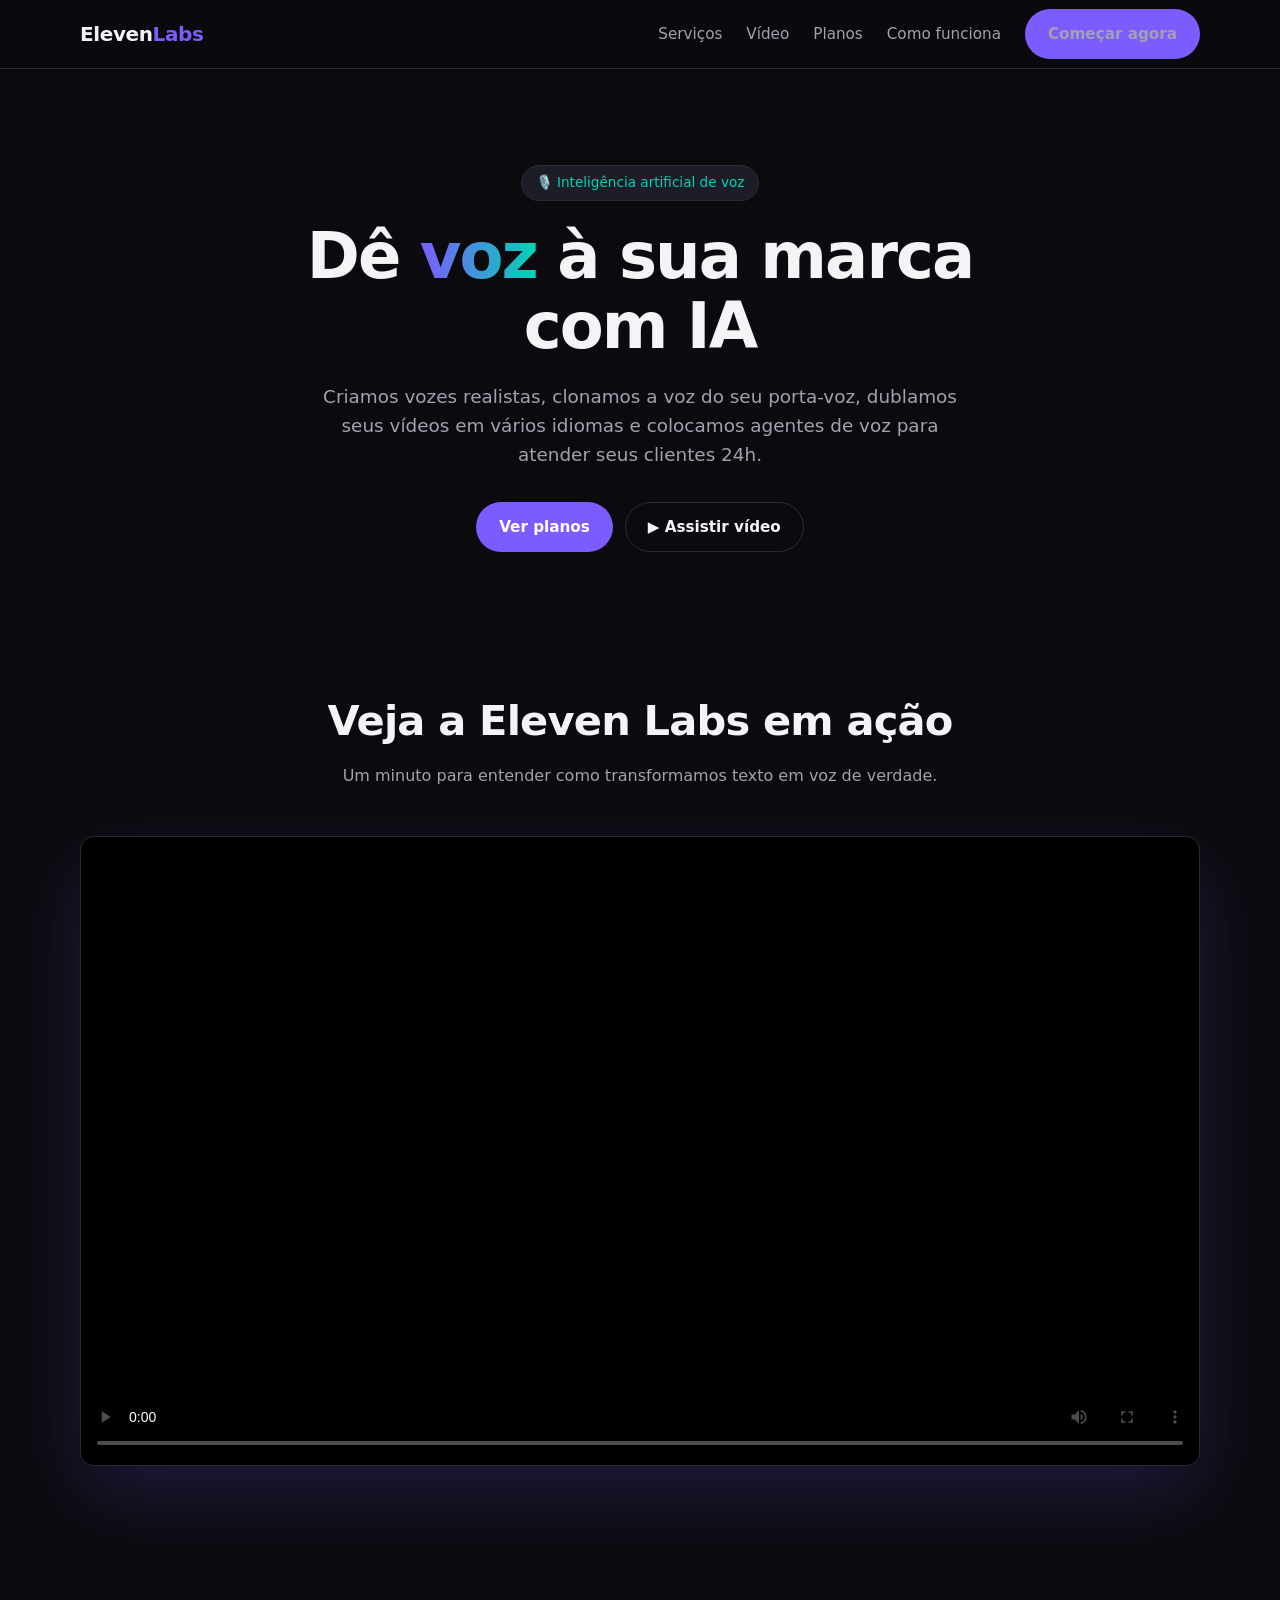
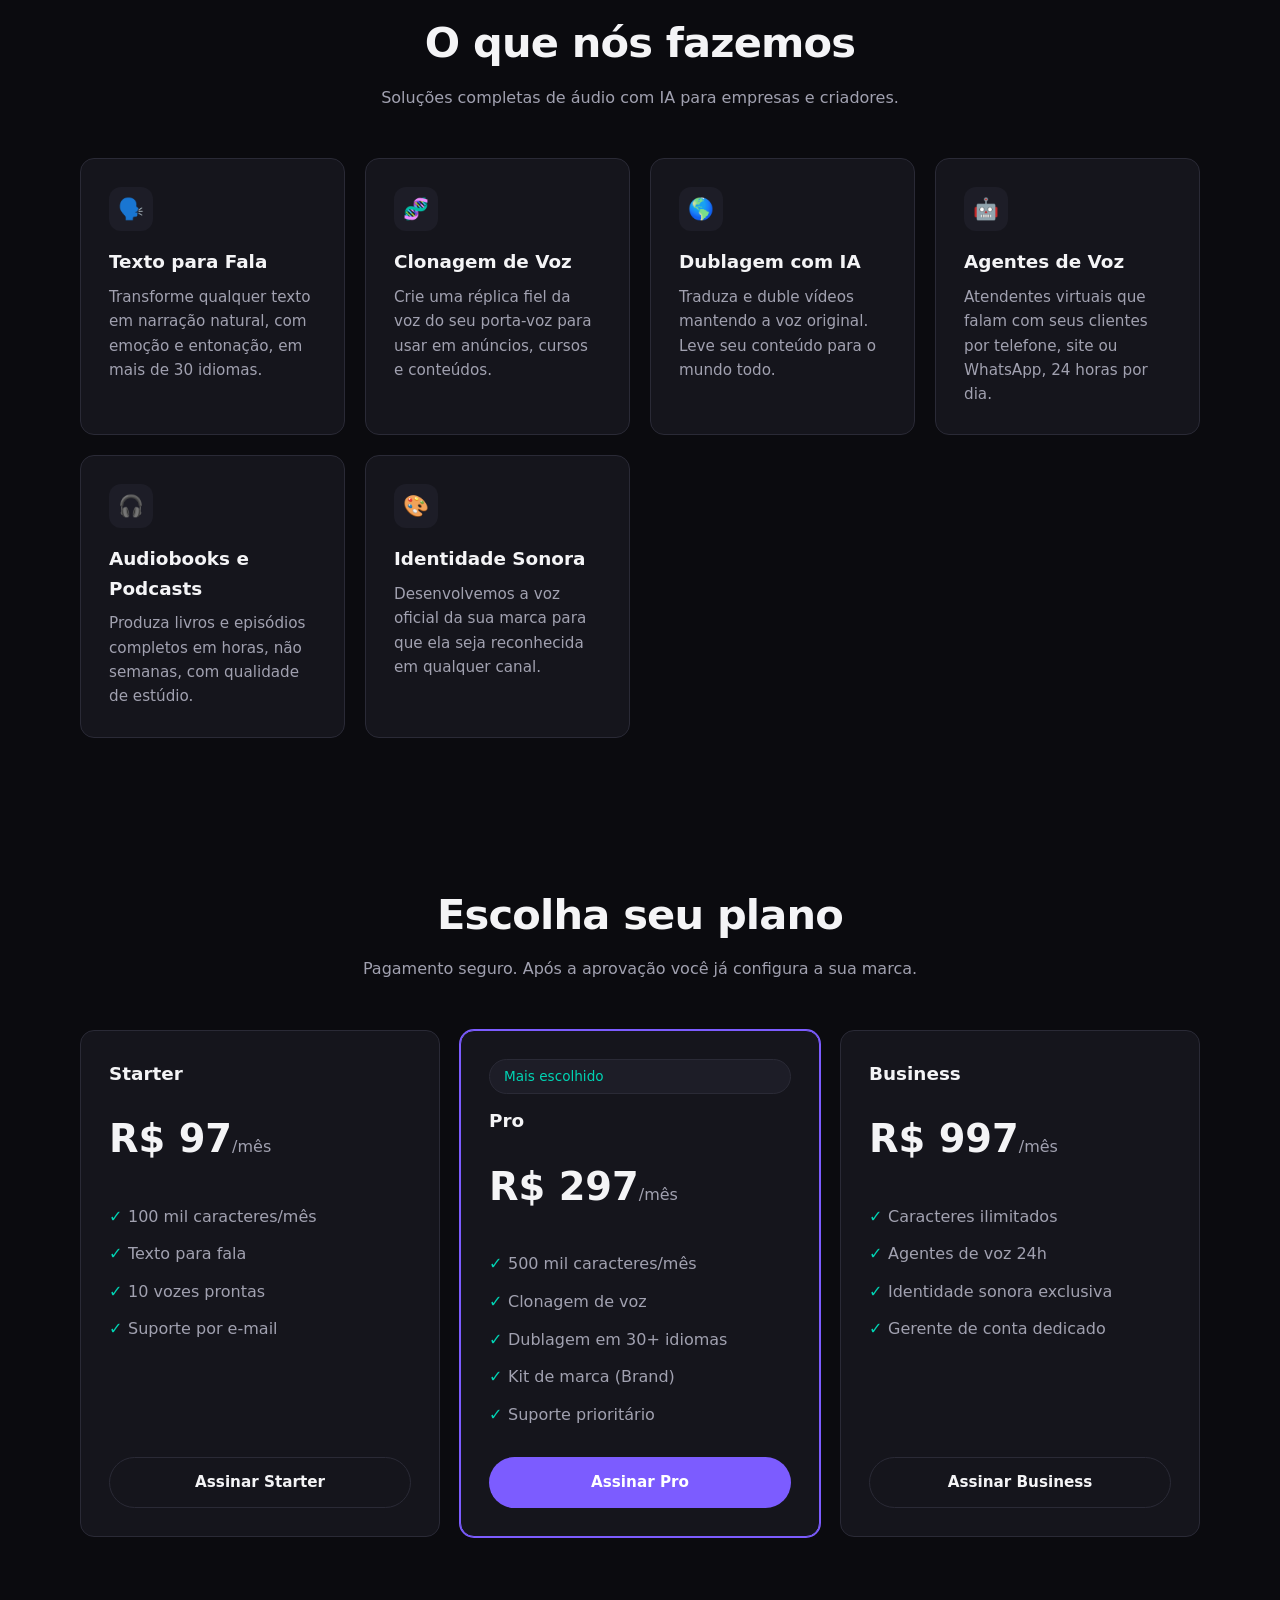
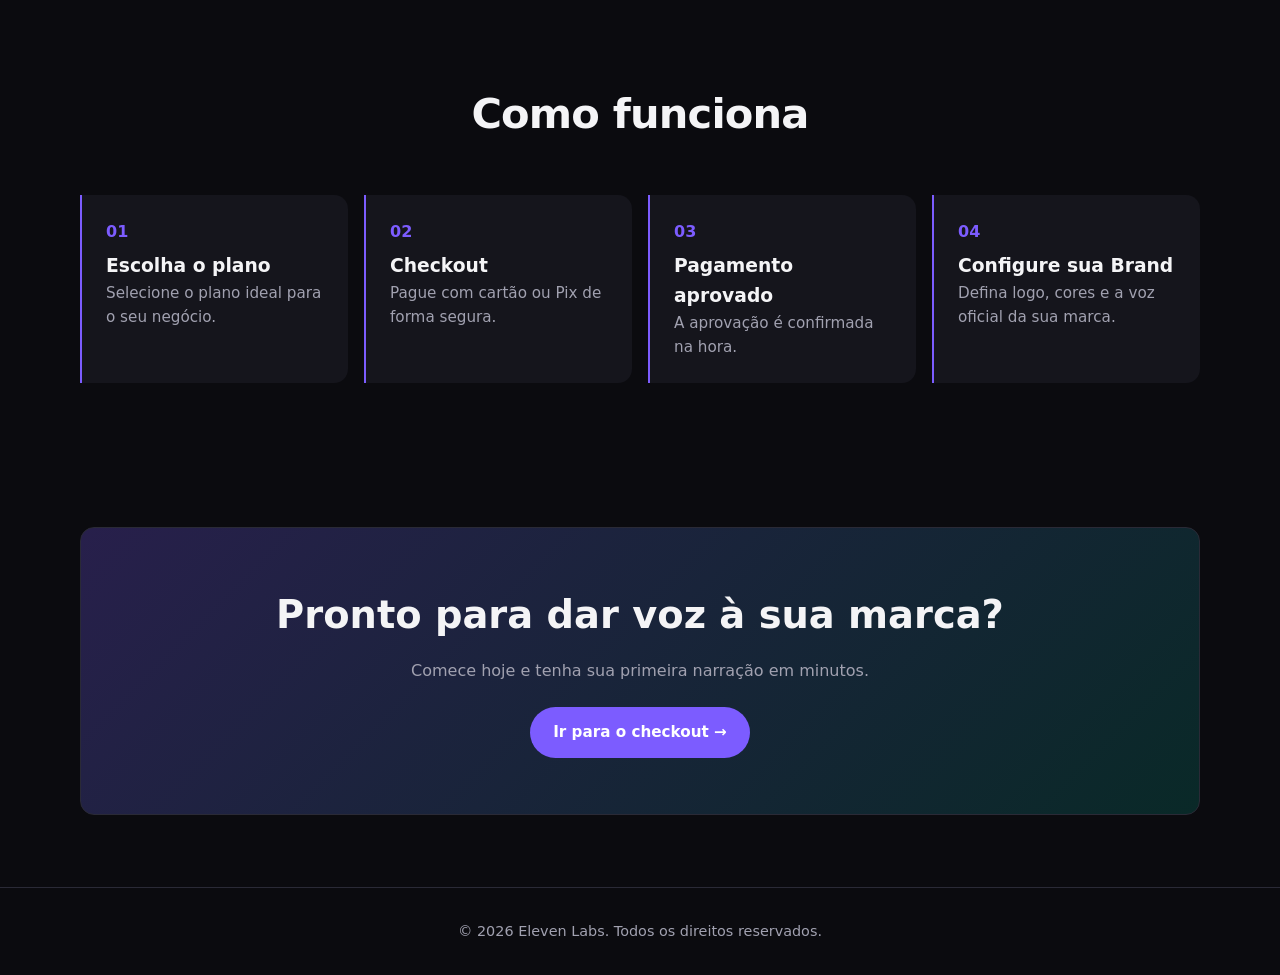
==== index.html @ 0b8fd24c "Add Eleven Labs landing page with checkout and brand flow Home page with services, video and plans; " ====
<!DOCTYPE html>
<html lang="pt-BR">
<head>
  <meta charset="UTF-8" />
  <meta name="viewport" content="width=device-width, initial-scale=1.0" />
  <title>Eleven Labs — Vozes com Inteligência Artificial</title>
  <meta name="description" content="Eleven Labs: vozes realistas com IA, clonagem de voz, dublagem e agentes de voz para a sua marca." />
  <link rel="stylesheet" href="assets/style.css" />
</head>
<body>
  <header class="header">
    <div class="container">
      <a href="index.html" class="logo">Eleven<span>Labs</span></a>
      <nav class="nav">
        <a href="#servicos">Serviços</a>
        <a href="#video">Vídeo</a>
        <a href="#planos">Planos</a>
        <a href="#como-funciona">Como funciona</a>
        <a href="checkout.html?plano=pro" class="btn btn-primary">Começar agora</a>
      </nav>
    </div>
  </header>

  <main>
    <!-- HERO -->
    <section class="hero">
      <div class="container">
        <span class="badge">🎙️ Inteligência artificial de voz</span>
        <h1>Dê <span class="gradient">voz</span> à sua marca com IA</h1>
        <p>Criamos vozes realistas, clonamos a voz do seu porta-voz, dublamos seus vídeos em vários idiomas e colocamos agentes de voz para atender seus clientes 24h.</p>
        <div class="hero-actions">
          <a href="#planos" class="btn btn-primary">Ver planos</a>
          <a href="#video" class="btn btn-ghost">▶ Assistir vídeo</a>
        </div>
      </div>
    </section>

    <!-- VÍDEO -->
    <section id="video">
      <div class="container">
        <div class="section-title">
          <h2>Veja a Eleven Labs em ação</h2>
          <p>Um minuto para entender como transformamos texto em voz de verdade.</p>
        </div>
        <div class="video-wrap">
          <!--
            TROQUE O VÍDEO AQUI:
            - Arquivo próprio: coloque o arquivo em assets/ e altere o src abaixo (ex.: assets/apresentacao.mp4)
            - YouTube: substitua o <video> por
              <iframe src="https://www.youtube.com/embed/SEU_ID" allowfullscreen></iframe>
          -->
          <video controls playsinline preload="metadata"
                 poster="https://images.unsplash.com/photo-1590602847861-f357a9332bbc?w=1280&q=80">
            <source src="https://interactive-examples.mdn.mozilla.net/media/cc0-videos/flower.mp4" type="video/mp4" />
            Seu navegador não suporta vídeo.
          </video>
        </div>
      </div>
    </section>

    <!-- SERVIÇOS -->
    <section id="servicos">
      <div class="container">
        <div class="section-title">
          <h2>O que nós fazemos</h2>
          <p>Soluções completas de áudio com IA para empresas e criadores.</p>
        </div>
        <div class="grid">
          <div class="card">
            <div class="icon">🗣️</div>
            <h3>Texto para Fala</h3>
            <p>Transforme qualquer texto em narração natural, com emoção e entonação, em mais de 30 idiomas.</p>
          </div>
          <div class="card">
            <div class="icon">🧬</div>
            <h3>Clonagem de Voz</h3>
            <p>Crie uma réplica fiel da voz do seu porta-voz para usar em anúncios, cursos e conteúdos.</p>
          </div>
          <div class="card">
            <div class="icon">🌎</div>
            <h3>Dublagem com IA</h3>
            <p>Traduza e duble vídeos mantendo a voz original. Leve seu conteúdo para o mundo todo.</p>
          </div>
          <div class="card">
            <div class="icon">🤖</div>
            <h3>Agentes de Voz</h3>
            <p>Atendentes virtuais que falam com seus clientes por telefone, site ou WhatsApp, 24 horas por dia.</p>
          </div>
          <div class="card">
            <div class="icon">🎧</div>
            <h3>Audiobooks e Podcasts</h3>
            <p>Produza livros e episódios completos em horas, não semanas, com qualidade de estúdio.</p>
          </div>
          <div class="card">
            <div class="icon">🎨</div>
            <h3>Identidade Sonora</h3>
            <p>Desenvolvemos a voz oficial da sua marca para que ela seja reconhecida em qualquer canal.</p>
          </div>
        </div>
      </div>
    </section>

    <!-- PLANOS -->
    <section id="planos">
      <div class="container">
        <div class="section-title">
          <h2>Escolha seu plano</h2>
          <p>Pagamento seguro. Após a aprovação você já configura a sua marca.</p>
        </div>
        <div class="grid">
          <div class="card plan">
            <h3>Starter</h3>
            <div class="price">R$ 97<small>/mês</small></div>
            <ul>
              <li>100 mil caracteres/mês</li>
              <li>Texto para fala</li>
              <li>10 vozes prontas</li>
              <li>Suporte por e-mail</li>
            </ul>
            <a href="checkout.html?plano=starter" class="btn btn-ghost btn-block">Assinar Starter</a>
          </div>
          <div class="card plan featured">
            <span class="badge" style="margin-bottom:0">Mais escolhido</span>
            <h3 style="margin-top:12px">Pro</h3>
            <div class="price">R$ 297<small>/mês</small></div>
            <ul>
              <li>500 mil caracteres/mês</li>
              <li>Clonagem de voz</li>
              <li>Dublagem em 30+ idiomas</li>
              <li>Kit de marca (Brand)</li>
              <li>Suporte prioritário</li>
            </ul>
            <a href="checkout.html?plano=pro" class="btn btn-primary btn-block">Assinar Pro</a>
          </div>
          <div class="card plan">
            <h3>Business</h3>
            <div class="price">R$ 997<small>/mês</small></div>
            <ul>
              <li>Caracteres ilimitados</li>
              <li>Agentes de voz 24h</li>
              <li>Identidade sonora exclusiva</li>
              <li>Gerente de conta dedicado</li>
            </ul>
            <a href="checkout.html?plano=business" class="btn btn-ghost btn-block">Assinar Business</a>
          </div>
        </div>
      </div>
    </section>

    <!-- COMO FUNCIONA -->
    <section id="como-funciona">
      <div class="container">
        <div class="section-title">
          <h2>Como funciona</h2>
        </div>
        <div class="steps">
          <div class="step"><h3>Escolha o plano</h3><p>Selecione o plano ideal para o seu negócio.</p></div>
          <div class="step"><h3>Checkout</h3><p>Pague com cartão ou Pix de forma segura.</p></div>
          <div class="step"><h3>Pagamento aprovado</h3><p>A aprovação é confirmada na hora.</p></div>
          <div class="step"><h3>Configure sua Brand</h3><p>Defina logo, cores e a voz oficial da sua marca.</p></div>
        </div>
      </div>
    </section>

    <!-- CTA -->
    <section>
      <div class="container">
        <div class="cta">
          <h2>Pronto para dar voz à sua marca?</h2>
          <p>Comece hoje e tenha sua primeira narração em minutos.</p>
          <a href="checkout.html?plano=pro" class="btn btn-primary">Ir para o checkout →</a>
        </div>
      </div>
    </section>
  </main>

  <footer class="footer">
    <div class="container">© <span id="ano"></span> Eleven Labs. Todos os direitos reservados.</div>
  </footer>
  <script>document.getElementById('ano').textContent = new Date().getFullYear();</script>
</body>
</html>
---- assets/style.css ----
:root {
  --bg: #0b0b0f;
  --surface: #15151c;
  --surface-2: #1d1d27;
  --border: #2a2a36;
  --text: #f4f4f6;
  --muted: #a1a1b0;
  --accent: #7c5cff;
  --accent-2: #00d4b4;
  --danger: #ff5c7a;
  --radius: 14px;
}
* { box-sizing: border-box; margin: 0; padding: 0; }
html { scroll-behavior: smooth; }
body {
  font-family: "Inter", system-ui, -apple-system, "Segoe UI", Roboto, sans-serif;
  background: var(--bg);
  color: var(--text);
  line-height: 1.6;
}
a { color: inherit; text-decoration: none; }
img, video, iframe { max-width: 100%; display: block; }
.container { width: min(1120px, 100% - 32px); margin-inline: auto; }

/* Header */
.header {
  position: sticky; top: 0; z-index: 10;
  background: rgba(11, 11, 15, 0.85);
  backdrop-filter: blur(10px);
  border-bottom: 1px solid var(--border);
}
.header .container { display: flex; align-items: center; justify-content: space-between; height: 68px; }
.logo { font-weight: 800; font-size: 1.25rem; letter-spacing: -0.02em; }
.logo span { color: var(--accent); }
.nav { display: flex; gap: 24px; align-items: center; }
.nav a { color: var(--muted); font-size: 0.95rem; }
.nav a:hover { color: var(--text); }
@media (max-width: 720px) { .nav a:not(.btn) { display: none; } }

/* Buttons */
.btn {
  display: inline-flex; align-items: center; justify-content: center; gap: 8px;
  padding: 12px 22px; border-radius: 999px; border: 1px solid transparent;
  font-weight: 600; font-size: 0.95rem; cursor: pointer; transition: 0.2s;
  font-family: inherit;
}
.btn-primary { background: var(--accent); color: #fff; }
.btn-primary:hover { filter: brightness(1.12); transform: translateY(-1px); }
.btn-ghost { border-color: var(--border); color: var(--text); background: transparent; }
.btn-ghost:hover { border-color: var(--muted); }
.btn-block { width: 100%; }
.btn:disabled { opacity: 0.6; cursor: not-allowed; transform: none; }

/* Hero */
.hero { padding: 96px 0 64px; text-align: center; }
.badge {
  display: inline-block; padding: 6px 14px; border-radius: 999px;
  background: var(--surface-2); border: 1px solid var(--border);
  color: var(--accent-2); font-size: 0.85rem; margin-bottom: 20px;
}
.hero h1 {
  font-size: clamp(2.2rem, 6vw, 4rem); line-height: 1.1; letter-spacing: -0.03em;
  max-width: 820px; margin: 0 auto 20px;
}
.gradient {
  background: linear-gradient(90deg, var(--accent), var(--accent-2));
  -webkit-background-clip: text; background-clip: text; color: transparent;
}
.hero p { color: var(--muted); font-size: 1.15rem; max-width: 640px; margin: 0 auto 32px; }
.hero-actions { display: flex; gap: 12px; justify-content: center; flex-wrap: wrap; }

/* Sections */
section { padding: 72px 0; }
.section-title { text-align: center; margin-bottom: 48px; }
.section-title h2 { font-size: clamp(1.8rem, 4vw, 2.6rem); letter-spacing: -0.02em; }
.section-title p { color: var(--muted); margin-top: 8px; }

/* Video */
.video-wrap {
  border-radius: var(--radius); overflow: hidden;
  border: 1px solid var(--border); background: #000;
  aspect-ratio: 16 / 9; box-shadow: 0 30px 80px rgba(124, 92, 255, 0.18);
}
.video-wrap video, .video-wrap iframe { width: 100%; height: 100%; object-fit: cover; border: 0; }

/* Cards */
.grid { display: grid; gap: 20px; grid-template-columns: repeat(auto-fit, minmax(240px, 1fr)); }
.card {
  background: var(--surface); border: 1px solid var(--border);
  border-radius: var(--radius); padding: 28px;
}
.card .icon {
  width: 44px; height: 44px; border-radius: 12px; display: grid; place-items: center;
  background: var(--surface-2); color: var(--accent); font-size: 1.3rem; margin-bottom: 16px;
}
.card h3 { margin-bottom: 8px; font-size: 1.15rem; }
.card p { color: var(--muted); font-size: 0.95rem; }

/* Pricing */
.plan { display: flex; flex-direction: column; }
.plan.featured { border-color: var(--accent); box-shadow: 0 0 0 1px var(--accent); }
.plan .price { font-size: 2.4rem; font-weight: 800; margin: 12px 0; }
.plan .price small { font-size: 1rem; color: var(--muted); font-weight: 400; }
.plan ul { list-style: none; margin: 16px 0 24px; flex: 1; }
.plan li { padding: 6px 0; color: var(--muted); }
.plan li::before { content: "✓ "; color: var(--accent-2); font-weight: 700; }

/* Steps */
.steps { display: grid; gap: 16px; grid-template-columns: repeat(auto-fit, minmax(200px, 1fr)); counter-reset: s; }
.step { padding: 24px; border-left: 2px solid var(--accent); background: var(--surface); border-radius: 0 var(--radius) var(--radius) 0; }
.step::before { counter-increment: s; content: "0" counter(s); color: var(--accent); font-weight: 800; display: block; margin-bottom: 6px; }
.step p { color: var(--muted); font-size: 0.95rem; }

/* CTA */
.cta {
  text-align: center; padding: 56px 24px; border-radius: var(--radius);
  background: linear-gradient(135deg, rgba(124,92,255,0.25), rgba(0,212,180,0.15));
  border: 1px solid var(--border);
}
.cta h2 { font-size: clamp(1.6rem, 4vw, 2.4rem); margin-bottom: 12px; }
.cta p { color: var(--muted); margin-bottom: 24px; }

/* Footer */
.footer { border-top: 1px solid var(--border); padding: 32px 0; color: var(--muted); font-size: 0.9rem; text-align: center; }

/* Forms */
.layout-2 { display: grid; gap: 24px; grid-template-columns: 1.4fr 1fr; align-items: start; }
@media (max-width: 860px) { .layout-2 { grid-template-columns: 1fr; } }
.form-group { margin-bottom: 16px; }
.form-row { display: grid; grid-template-columns: 1fr 1fr; gap: 12px; }
label { display: block; font-size: 0.85rem; color: var(--muted); margin-bottom: 6px; }
input, select, textarea {
  width: 100%; padding: 12px 14px; border-radius: 10px;
  background: var(--surface-2); border: 1px solid var(--border); color: var(--text);
  font-size: 1rem; font-family: inherit;
}
input:focus, select:focus, textarea:focus { outline: none; border-color: var(--accent); }
input.invalid { border-color: var(--danger); }
.error { color: var(--danger); font-size: 0.85rem; margin-top: 4px; min-height: 1em; }
.summary-line { display: flex; justify-content: space-between; padding: 8px 0; color: var(--muted); }
.summary-line.total { color: var(--text); font-weight: 700; font-size: 1.2rem; border-top: 1px solid var(--border); margin-top: 8px; padding-top: 16px; }
.pay-methods { display: flex; gap: 8px; margin-bottom: 20px; }
.pay-methods button {
  flex: 1; padding: 12px; border-radius: 10px; background: var(--surface-2);
  border: 1px solid var(--border); color: var(--muted); cursor: pointer; font-family: inherit; font-weight: 600;
}
.pay-methods button.active { border-color: var(--accent); color: var(--text); }
.secure { color: var(--muted); font-size: 0.85rem; text-align: center; margin-top: 12px; }
.hidden { display: none !important; }

/* Status / modal */
.status {
  position: fixed; inset: 0; background: rgba(0,0,0,0.75); display: grid; place-items: center; z-index: 50; padding: 16px;
}
.status-box { background: var(--surface); border: 1px solid var(--border); border-radius: var(--radius); padding: 40px; text-align: center; max-width: 420px; width: 100%; }
.spinner { width: 48px; height: 48px; border: 4px solid var(--border); border-top-color: var(--accent); border-radius: 50%; animation: spin 0.9s linear infinite; margin: 0 auto 20px; }
.check { width: 64px; height: 64px; border-radius: 50%; background: var(--accent-2); color: #000; display: grid; place-items: center; font-size: 2rem; margin: 0 auto 20px; font-weight: 800; }
@keyframes spin { to { transform: rotate(360deg); } }

/* Brand */
.color-row { display: flex; gap: 12px; }
.color-row input[type="color"] { height: 48px; padding: 4px; cursor: pointer; }
.preview-card { border-radius: var(--radius); padding: 32px; min-height: 260px; display: flex; flex-direction: column; justify-content: space-between; transition: 0.3s; }
.preview-logo { width: 72px; height: 72px; border-radius: 16px; display: grid; place-items: center; font-weight: 800; font-size: 1.8rem; overflow: hidden; }
.preview-logo img { width: 100%; height: 100%; object-fit: cover; }
.toast { position: fixed; bottom: 24px; left: 50%; transform: translateX(-50%); background: var(--accent-2); color: #000; padding: 12px 20px; border-radius: 999px; font-weight: 600; z-index: 60; }
.preview-card p, .preview-card h2 { color: inherit; }
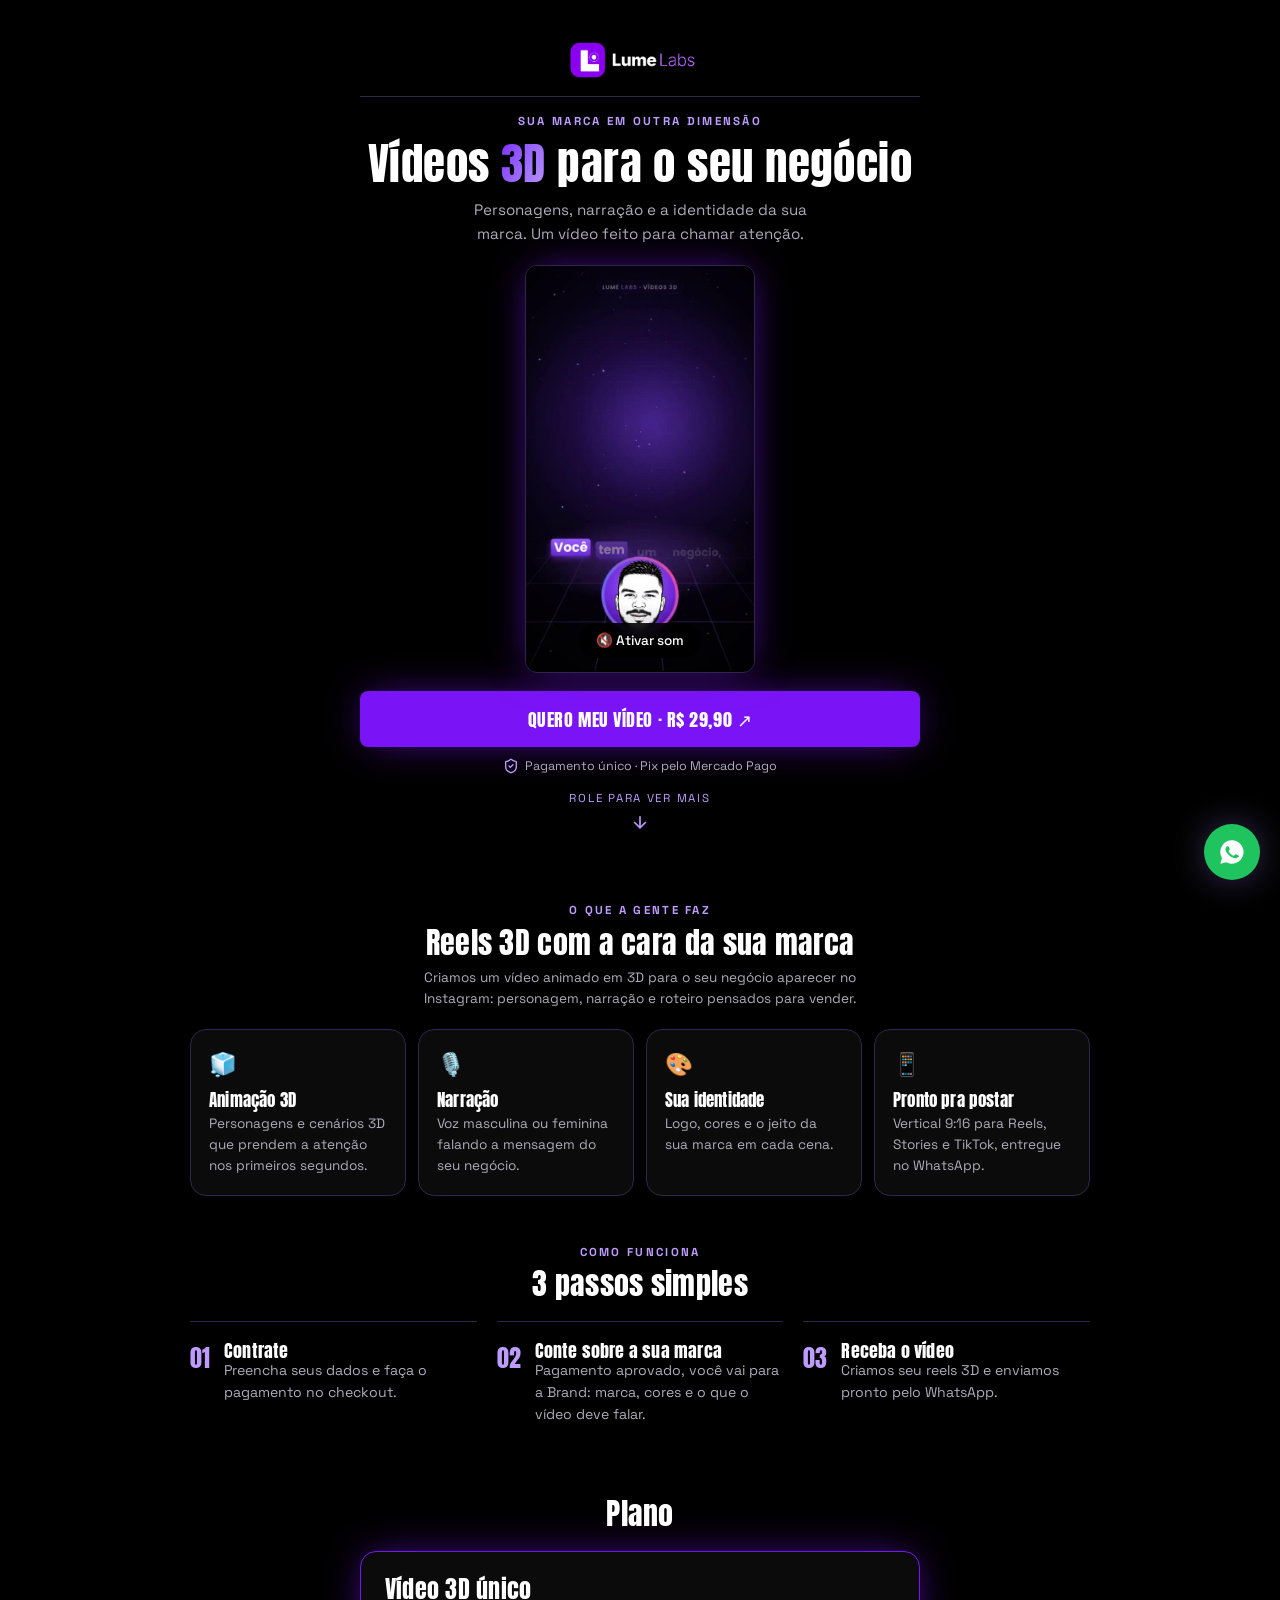
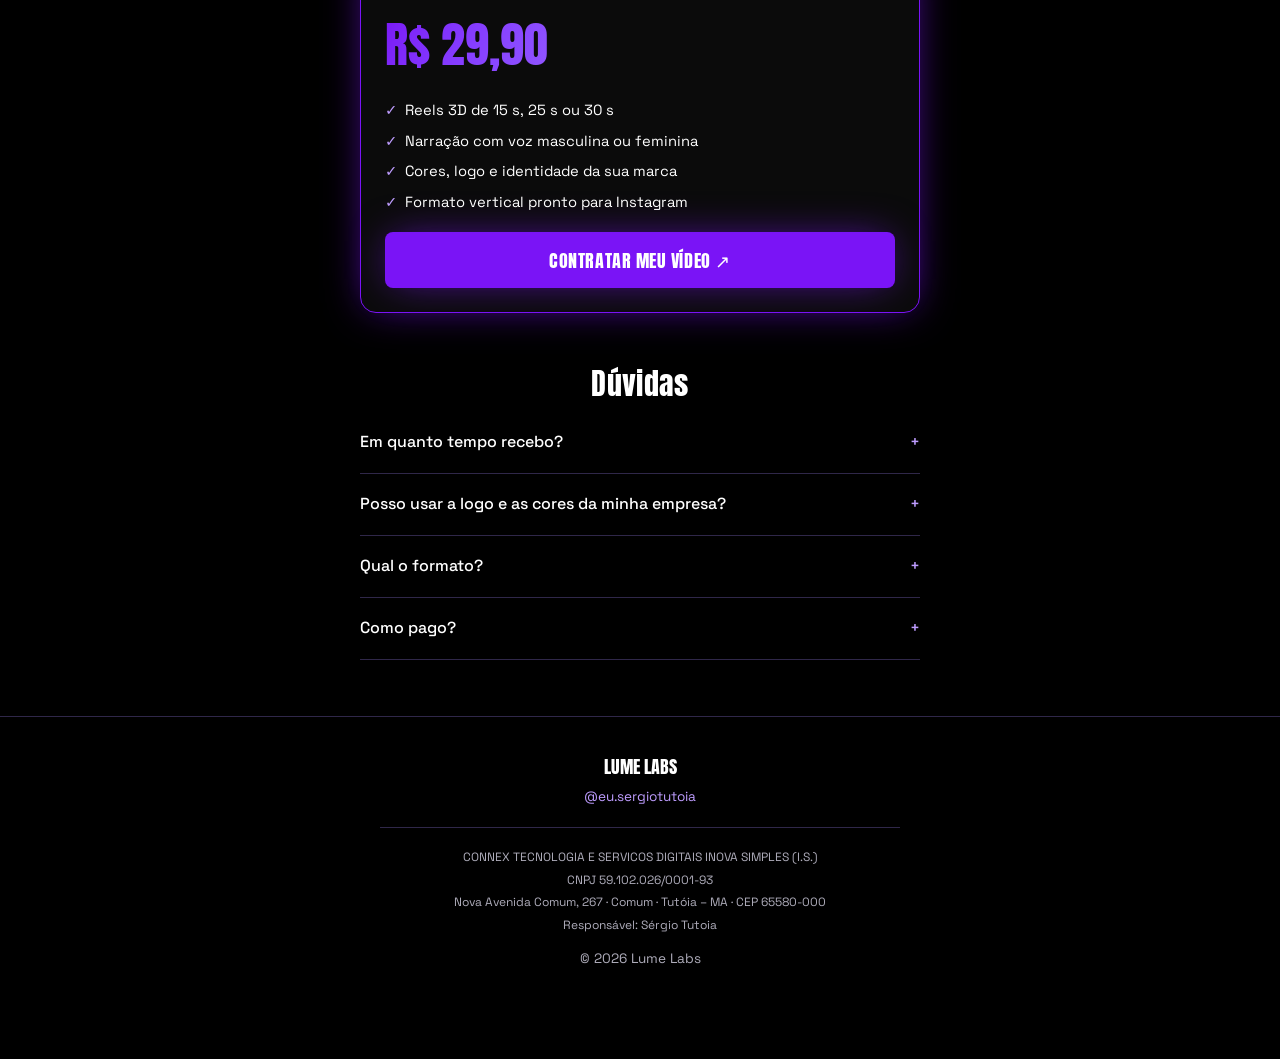
==== commit 5cf03dbe: "Rebuild site for Lume Labs: 3D videos, Pix checkout and Brand briefing Replace the placeholder conte" ====
--- a/index.html
+++ b/index.html
@@ -2,181 +2,104 @@
 <html lang="pt-BR">
 <head>
   <meta charset="UTF-8" />
-  <meta name="viewport" content="width=device-width, initial-scale=1.0" />
-  <title>Eleven Labs — Vozes com Inteligência Artificial</title>
-  <meta name="description" content="Eleven Labs: vozes realistas com IA, clonagem de voz, dublagem e agentes de voz para a sua marca." />
+  <meta name="viewport" content="width=device-width, initial-scale=1" />
+  <title>Lume Labs | Vídeos 3D que fazem seu negócio aparecer</title>
+  <meta name="description" content="Reels 3D personalizados com narração e a cara da sua marca." />
+  <meta property="og:title" content="Lume Labs | Vídeos 3D para Instagram" />
+  <meta property="og:description" content="Reels 3D personalizados com narração e a identidade da sua marca." />
+  <link rel="icon" href="assets/favicon.png" type="image/png" />
+  <link rel="preconnect" href="https://fonts.googleapis.com" />
+  <link rel="preconnect" href="https://fonts.gstatic.com" crossorigin />
+  <link rel="stylesheet" href="https://fonts.googleapis.com/css2?family=Anton&family=Space+Grotesk:wght@400;500;700&display=swap" />
   <link rel="stylesheet" href="assets/style.css" />
 </head>
 <body>
-  <header class="header">
-    <div class="container">
-      <a href="index.html" class="logo">Eleven<span>Labs</span></a>
-      <nav class="nav">
-        <a href="#servicos">Serviços</a>
-        <a href="#video">Vídeo</a>
-        <a href="#planos">Planos</a>
-        <a href="#como-funciona">Como funciona</a>
-        <a href="checkout.html?plano=pro" class="btn btn-primary">Começar agora</a>
-      </nav>
-    </div>
-  </header>
+  <main>
+    <!-- TOPO + VÍDEO -->
+    <section class="hero wrap center">
+      <div class="top"><img src="assets/logo-lume-labs.png" alt="Lume Labs" /></div>
+      <p class="label" style="margin-top:16px">Sua marca em outra dimensão</p>
+      <h1>Vídeos <span class="text-neon">3D</span> para o seu negócio</h1>
+      <p class="lead">Personagens, narração e a identidade da sua marca. Um vídeo feito para chamar atenção.</p>
 
-  <main>
-    <!-- HERO -->
-    <section class="hero">
-      <div class="container">
-        <span class="badge">🎙️ Inteligência artificial de voz</span>
-        <h1>Dê <span class="gradient">voz</span> à sua marca com IA</h1>
-        <p>Criamos vozes realistas, clonamos a voz do seu porta-voz, dublamos seus vídeos em vários idiomas e colocamos agentes de voz para atender seus clientes 24h.</p>
-        <div class="hero-actions">
-          <a href="#planos" class="btn btn-primary">Ver planos</a>
-          <a href="#video" class="btn btn-ghost">▶ Assistir vídeo</a>
-        </div>
+      <div class="video-box">
+        <video id="video" src="assets/video-lume-labs.mp4" poster="assets/video-poster.jpg"
+               autoplay muted loop playsinline preload="metadata"></video>
+        <button type="button" class="sound-btn" id="som">🔇 Ativar som</button>
       </div>
+
+      <a href="checkout.html" class="cta">Quero meu vídeo · R$ 29,90 ↗</a>
+      <p class="secure">
+        <svg viewBox="0 0 24 24" fill="none" stroke="currentColor" stroke-width="2" stroke-linecap="round" stroke-linejoin="round"><path d="M20 13c0 5-3.5 7.5-7.66 8.95a1 1 0 0 1-.67-.01C7.5 20.5 4 18 4 13V6a1 1 0 0 1 1-1c2 0 4.5-1.2 6.24-2.72a1.17 1.17 0 0 1 1.52 0C14.51 3.81 17 5 19 5a1 1 0 0 1 1 1z"/><path d="m9 12 2 2 4-4"/></svg>
+        Pagamento único · Pix pelo Mercado Pago
+      </p>
+      <a href="#servico" class="scroll-hint">Role para ver mais
+        <svg viewBox="0 0 24 24" fill="none" stroke="currentColor" stroke-width="2"><path d="M12 5v14"/><path d="m19 12-7 7-7-7"/></svg>
+      </a>
     </section>
 
-    <!-- VÍDEO -->
-    <section id="video">
-      <div class="container">
-        <div class="section-title">
-          <h2>Veja a Eleven Labs em ação</h2>
-          <p>Um minuto para entender como transformamos texto em voz de verdade.</p>
-        </div>
-        <div class="video-wrap">
-          <!--
-            TROQUE O VÍDEO AQUI:
-            - Arquivo próprio: coloque o arquivo em assets/ e altere o src abaixo (ex.: assets/apresentacao.mp4)
-            - YouTube: substitua o <video> por
-              <iframe src="https://www.youtube.com/embed/SEU_ID" allowfullscreen></iframe>
-          -->
-          <video controls playsinline preload="metadata"
-                 poster="https://images.unsplash.com/photo-1590602847861-f357a9332bbc?w=1280&q=80">
-            <source src="https://interactive-examples.mdn.mozilla.net/media/cc0-videos/flower.mp4" type="video/mp4" />
-            Seu navegador não suporta vídeo.
-          </video>
-        </div>
-      </div>
-    </section>
-
-    <!-- SERVIÇOS -->
-    <section id="servicos">
-      <div class="container">
-        <div class="section-title">
-          <h2>O que nós fazemos</h2>
-          <p>Soluções completas de áudio com IA para empresas e criadores.</p>
-        </div>
-        <div class="grid">
-          <div class="card">
-            <div class="icon">🗣️</div>
-            <h3>Texto para Fala</h3>
-            <p>Transforme qualquer texto em narração natural, com emoção e entonação, em mais de 30 idiomas.</p>
-          </div>
-          <div class="card">
-            <div class="icon">🧬</div>
-            <h3>Clonagem de Voz</h3>
-            <p>Crie uma réplica fiel da voz do seu porta-voz para usar em anúncios, cursos e conteúdos.</p>
-          </div>
-          <div class="card">
-            <div class="icon">🌎</div>
-            <h3>Dublagem com IA</h3>
-            <p>Traduza e duble vídeos mantendo a voz original. Leve seu conteúdo para o mundo todo.</p>
-          </div>
-          <div class="card">
-            <div class="icon">🤖</div>
-            <h3>Agentes de Voz</h3>
-            <p>Atendentes virtuais que falam com seus clientes por telefone, site ou WhatsApp, 24 horas por dia.</p>
-          </div>
-          <div class="card">
-            <div class="icon">🎧</div>
-            <h3>Audiobooks e Podcasts</h3>
-            <p>Produza livros e episódios completos em horas, não semanas, com qualidade de estúdio.</p>
-          </div>
-          <div class="card">
-            <div class="icon">🎨</div>
-            <h3>Identidade Sonora</h3>
-            <p>Desenvolvemos a voz oficial da sua marca para que ela seja reconhecida em qualquer canal.</p>
-          </div>
-        </div>
-      </div>
-    </section>
-
-    <!-- PLANOS -->
-    <section id="planos">
-      <div class="container">
-        <div class="section-title">
-          <h2>Escolha seu plano</h2>
-          <p>Pagamento seguro. Após a aprovação você já configura a sua marca.</p>
-        </div>
-        <div class="grid">
-          <div class="card plan">
-            <h3>Starter</h3>
-            <div class="price">R$ 97<small>/mês</small></div>
-            <ul>
-              <li>100 mil caracteres/mês</li>
-              <li>Texto para fala</li>
-              <li>10 vozes prontas</li>
-              <li>Suporte por e-mail</li>
-            </ul>
-            <a href="checkout.html?plano=starter" class="btn btn-ghost btn-block">Assinar Starter</a>
-          </div>
-          <div class="card plan featured">
-            <span class="badge" style="margin-bottom:0">Mais escolhido</span>
-            <h3 style="margin-top:12px">Pro</h3>
-            <div class="price">R$ 297<small>/mês</small></div>
-            <ul>
-              <li>500 mil caracteres/mês</li>
-              <li>Clonagem de voz</li>
-              <li>Dublagem em 30+ idiomas</li>
-              <li>Kit de marca (Brand)</li>
-              <li>Suporte prioritário</li>
-            </ul>
-            <a href="checkout.html?plano=pro" class="btn btn-primary btn-block">Assinar Pro</a>
-          </div>
-          <div class="card plan">
-            <h3>Business</h3>
-            <div class="price">R$ 997<small>/mês</small></div>
-            <ul>
-              <li>Caracteres ilimitados</li>
-              <li>Agentes de voz 24h</li>
-              <li>Identidade sonora exclusiva</li>
-              <li>Gerente de conta dedicado</li>
-            </ul>
-            <a href="checkout.html?plano=business" class="btn btn-ghost btn-block">Assinar Business</a>
-          </div>
-        </div>
+    <!-- O SERVIÇO -->
+    <section id="servico" class="block wrap-wide">
+      <p class="label center">O que a gente faz</p>
+      <h2>Reels 3D com a cara da sua marca</h2>
+      <p class="muted center small" style="max-width:460px;margin:8px auto 0">
+        Criamos um vídeo animado em 3D para o seu negócio aparecer no Instagram: personagem, narração e roteiro pensados para vender.
+      </p>
+      <div class="services">
+        <div class="service"><div class="ic">🧊</div><h3>Animação 3D</h3><p>Personagens e cenários 3D que prendem a atenção nos primeiros segundos.</p></div>
+        <div class="service"><div class="ic">🎙️</div><h3>Narração</h3><p>Voz masculina ou feminina falando a mensagem do seu negócio.</p></div>
+        <div class="service"><div class="ic">🎨</div><h3>Sua identidade</h3><p>Logo, cores e o jeito da sua marca em cada cena.</p></div>
+        <div class="service"><div class="ic">📱</div><h3>Pronto pra postar</h3><p>Vertical 9:16 para Reels, Stories e TikTok, entregue no WhatsApp.</p></div>
       </div>
     </section>
 
     <!-- COMO FUNCIONA -->
-    <section id="como-funciona">
-      <div class="container">
-        <div class="section-title">
-          <h2>Como funciona</h2>
-        </div>
-        <div class="steps">
-          <div class="step"><h3>Escolha o plano</h3><p>Selecione o plano ideal para o seu negócio.</p></div>
-          <div class="step"><h3>Checkout</h3><p>Pague com cartão ou Pix de forma segura.</p></div>
-          <div class="step"><h3>Pagamento aprovado</h3><p>A aprovação é confirmada na hora.</p></div>
-          <div class="step"><h3>Configure sua Brand</h3><p>Defina logo, cores e a voz oficial da sua marca.</p></div>
-        </div>
+    <section id="como-funciona" class="block wrap-wide">
+      <p class="label center">Como funciona</p>
+      <h2>3 passos simples</h2>
+      <div class="steps">
+        <div class="step"><span class="n">01</span><div><h3>Contrate</h3><p>Preencha seus dados e faça o pagamento no checkout.</p></div></div>
+        <div class="step"><span class="n">02</span><div><h3>Conte sobre a sua marca</h3><p>Pagamento aprovado, você vai para a Brand: marca, cores e o que o vídeo deve falar.</p></div></div>
+        <div class="step"><span class="n">03</span><div><h3>Receba o vídeo</h3><p>Criamos seu reels 3D e enviamos pronto pelo WhatsApp.</p></div></div>
       </div>
     </section>
 
-    <!-- CTA -->
-    <section>
-      <div class="container">
-        <div class="cta">
-          <h2>Pronto para dar voz à sua marca?</h2>
-          <p>Comece hoje e tenha sua primeira narração em minutos.</p>
-          <a href="checkout.html?plano=pro" class="btn btn-primary">Ir para o checkout →</a>
-        </div>
+    <!-- PLANO -->
+    <section id="plano" class="block wrap">
+      <h2>Plano</h2>
+      <div class="card featured" style="margin-top:20px">
+        <h3 style="font-size:1.5rem">Vídeo 3D único</h3>
+        <p class="price text-neon">R$ 29,90</p>
+        <ul class="checks">
+          <li>Reels 3D de 15 s, 25 s ou 30 s</li>
+          <li>Narração com voz masculina ou feminina</li>
+          <li>Cores, logo e identidade da sua marca</li>
+          <li>Formato vertical pronto para Instagram</li>
+        </ul>
+        <a href="checkout.html" class="cta">Contratar meu vídeo ↗</a>
+      </div>
+    </section>
+
+    <!-- DÚVIDAS -->
+    <section class="block wrap">
+      <h2>Dúvidas</h2>
+      <div style="margin-top:12px">
+        <details><summary>Em quanto tempo recebo?<span>+</span></summary><p>Assim que o briefing chega, começamos a produção e mantemos você atualizado pelo WhatsApp.</p></details>
+        <details><summary>Posso usar a logo e as cores da minha empresa?<span>+</span></summary><p>Sim! O vídeo é feito com a identidade da sua marca.</p></details>
+        <details><summary>Qual o formato?<span>+</span></summary><p>Vertical (9:16), pronto para Reels, Stories e TikTok.</p></details>
+        <details><summary>Como pago?<span>+</span></summary><p>Pagamento único por Pix, pelo Mercado Pago. Aprovou, você já preenche o briefing da sua marca.</p></details>
       </div>
     </section>
   </main>
 
-  <footer class="footer">
-    <div class="container">© <span id="ano"></span> Eleven Labs. Todos os direitos reservados.</div>
-  </footer>
-  <script>document.getElementById('ano').textContent = new Date().getFullYear();</script>
+  <script src="assets/common.js"></script>
+  <script>
+    const v = document.getElementById('video'), b = document.getElementById('som');
+    b.addEventListener('click', () => {
+      v.muted = !v.muted;
+      if (!v.muted) { v.currentTime = 0; v.play(); }
+      b.textContent = v.muted ? '🔇 Ativar som' : '🔊 Som ativado';
+    });
+  </script>
 </body>
 </html>
--- a/assets/style.css
+++ b/assets/style.css
@@ -1,167 +1,156 @@
+/* Identidade Lume Labs — preto + roxo neon, Anton + Space Grotesk */
 :root {
-  --bg: #0b0b0f;
-  --surface: #15151c;
-  --surface-2: #1d1d27;
-  --border: #2a2a36;
-  --text: #f4f4f6;
-  --muted: #a1a1b0;
-  --accent: #7c5cff;
-  --accent-2: #00d4b4;
-  --danger: #ff5c7a;
-  --radius: 14px;
+  --bg: oklch(0% 0 0);
+  --fg: oklch(100% 0 0);
+  --card: oklch(15% 0 0);
+  --muted: oklch(21% 0 0);
+  --muted-fg: oklch(75% .02 293);
+  --primary: oklch(52% .28 293);
+  --secondary: oklch(78% .19 293);
+  --border: oklch(30% .06 293);
+  --danger: oklch(65% .22 25);
+  --whatsapp: oklch(72% .19 150);
+  --gradient-neon: linear-gradient(120deg, oklch(52% .28 293), oklch(78% .19 293));
+  --shadow-neon: 0 0 40px -8px color-mix(in oklab, var(--primary) 70%, transparent);
+  --radius: 1rem;
+  --font-display: "Anton", Impact, sans-serif;
+  --font-sans: "Space Grotesk", system-ui, sans-serif;
 }
 * { box-sizing: border-box; margin: 0; padding: 0; }
 html { scroll-behavior: smooth; }
-body {
-  font-family: "Inter", system-ui, -apple-system, "Segoe UI", Roboto, sans-serif;
-  background: var(--bg);
-  color: var(--text);
-  line-height: 1.6;
-}
+body { background: var(--bg); color: var(--fg); font-family: var(--font-sans); line-height: 1.55; -webkit-font-smoothing: antialiased; }
 a { color: inherit; text-decoration: none; }
-img, video, iframe { max-width: 100%; display: block; }
-.container { width: min(1120px, 100% - 32px); margin-inline: auto; }
+img, video { display: block; max-width: 100%; }
+h1, h2, h3 { font-family: var(--font-display); font-weight: 400; letter-spacing: .01em; line-height: 1.1; }
+.wrap { width: min(560px, 100% - 40px); margin-inline: auto; }
+.wrap-wide { width: min(900px, 100% - 40px); margin-inline: auto; }
+.center { text-align: center; }
+.muted { color: var(--muted-fg); }
+.small { font-size: .85rem; }
+.hidden { display: none !important; }
 
-/* Header */
-.header {
-  position: sticky; top: 0; z-index: 10;
-  background: rgba(11, 11, 15, 0.85);
-  backdrop-filter: blur(10px);
-  border-bottom: 1px solid var(--border);
-}
-.header .container { display: flex; align-items: center; justify-content: space-between; height: 68px; }
-.logo { font-weight: 800; font-size: 1.25rem; letter-spacing: -0.02em; }
-.logo span { color: var(--accent); }
-.nav { display: flex; gap: 24px; align-items: center; }
-.nav a { color: var(--muted); font-size: 0.95rem; }
-.nav a:hover { color: var(--text); }
-@media (max-width: 720px) { .nav a:not(.btn) { display: none; } }
+.text-neon { background: var(--gradient-neon); -webkit-background-clip: text; background-clip: text; color: transparent; }
+.label { text-transform: uppercase; letter-spacing: .2em; color: var(--secondary); font-size: .72rem; font-weight: 700; }
 
-/* Buttons */
-.btn {
-  display: inline-flex; align-items: center; justify-content: center; gap: 8px;
-  padding: 12px 22px; border-radius: 999px; border: 1px solid transparent;
-  font-weight: 600; font-size: 0.95rem; cursor: pointer; transition: 0.2s;
-  font-family: inherit;
-}
-.btn-primary { background: var(--accent); color: #fff; }
-.btn-primary:hover { filter: brightness(1.12); transform: translateY(-1px); }
-.btn-ghost { border-color: var(--border); color: var(--text); background: transparent; }
-.btn-ghost:hover { border-color: var(--muted); }
-.btn-block { width: 100%; }
-.btn:disabled { opacity: 0.6; cursor: not-allowed; transform: none; }
+/* Topo */
+.top { display: flex; align-items: center; justify-content: center; position: relative; padding: 16px 0 12px; border-bottom: 1px solid var(--border); }
+.top img { height: 48px; width: auto; }
+.top .back { position: absolute; left: 0; color: var(--muted-fg); font-size: .9rem; }
+.top .back:hover { color: var(--fg); }
 
 /* Hero */
-.hero { padding: 96px 0 64px; text-align: center; }
-.badge {
-  display: inline-block; padding: 6px 14px; border-radius: 999px;
-  background: var(--surface-2); border: 1px solid var(--border);
-  color: var(--accent-2); font-size: 0.85rem; margin-bottom: 20px;
-}
-.hero h1 {
-  font-size: clamp(2.2rem, 6vw, 4rem); line-height: 1.1; letter-spacing: -0.03em;
-  max-width: 820px; margin: 0 auto 20px;
-}
-.gradient {
-  background: linear-gradient(90deg, var(--accent), var(--accent-2));
-  -webkit-background-clip: text; background-clip: text; color: transparent;
-}
-.hero p { color: var(--muted); font-size: 1.15rem; max-width: 640px; margin: 0 auto 32px; }
-.hero-actions { display: flex; gap: 12px; justify-content: center; flex-wrap: wrap; }
+.hero { padding: 20px 0 8px; }
+.hero h1 { font-size: clamp(1.9rem, 8vw, 2.8rem); margin-top: 8px; }
+.hero p.lead { color: var(--muted-fg); font-size: .95rem; max-width: 380px; margin: 10px auto 0; }
+.video-box { position: relative; width: 62%; max-width: 230px; margin: 20px auto 0; border-radius: 12px; overflow: hidden; border: 1px solid var(--border); box-shadow: var(--shadow-neon); background: #000; }
+.video-box video { width: 100%; aspect-ratio: 9 / 16; object-fit: cover; }
+.sound-btn { position: absolute; left: 50%; bottom: 14px; transform: translateX(-50%); display: flex; align-items: center; gap: 6px; padding: 9px 16px; border-radius: 999px; border: 0; background: color-mix(in oklab, var(--bg) 85%, transparent); color: var(--fg); font: 500 .85rem var(--font-sans); cursor: pointer; backdrop-filter: blur(6px); white-space: nowrap; }
 
-/* Sections */
-section { padding: 72px 0; }
-.section-title { text-align: center; margin-bottom: 48px; }
-.section-title h2 { font-size: clamp(1.8rem, 4vw, 2.6rem); letter-spacing: -0.02em; }
-.section-title p { color: var(--muted); margin-top: 8px; }
+/* Botões */
+.cta { display: flex; align-items: center; justify-content: center; gap: 8px; width: 100%; min-height: 56px; padding: 14px 18px; margin-top: 18px; border: 0; border-radius: .5rem; background: var(--primary); color: #fff; box-shadow: var(--shadow-neon); font: 400 1.15rem var(--font-display); text-transform: uppercase; letter-spacing: .03em; cursor: pointer; transition: transform .15s, filter .15s; }
+.cta:hover { filter: brightness(1.12); }
+.cta:active { transform: scale(.98); }
+.cta:disabled { opacity: .55; cursor: not-allowed; }
+.btn-outline { display: flex; align-items: center; justify-content: center; gap: 8px; width: 100%; min-height: 48px; padding: 12px; margin-top: 10px; border-radius: .5rem; border: 1px solid var(--border); background: transparent; color: var(--fg); font: 500 .95rem var(--font-sans); cursor: pointer; }
+.btn-outline:hover { border-color: var(--secondary); }
+.secure { display: flex; align-items: center; justify-content: center; gap: 6px; margin-top: 10px; font-size: .78rem; color: var(--muted-fg); }
+.secure svg { width: 16px; height: 16px; color: var(--secondary); }
+.scroll-hint { display: flex; flex-direction: column; align-items: center; gap: 4px; padding: 14px 0; font-size: .72rem; text-transform: uppercase; letter-spacing: .15em; color: var(--secondary); }
+.scroll-hint svg { width: 20px; height: 20px; animation: bounce 1s infinite; }
+@keyframes bounce { 0%,100% { transform: translateY(-20%); } 50% { transform: none; } }
+@media (prefers-reduced-motion: reduce) { .scroll-hint svg { animation: none; } }
 
-/* Video */
-.video-wrap {
-  border-radius: var(--radius); overflow: hidden;
-  border: 1px solid var(--border); background: #000;
-  aspect-ratio: 16 / 9; box-shadow: 0 30px 80px rgba(124, 92, 255, 0.18);
-}
-.video-wrap video, .video-wrap iframe { width: 100%; height: 100%; object-fit: cover; border: 0; }
+/* Seções */
+section.block { padding-top: 48px; }
+section.block h2 { font-size: 1.9rem; text-align: center; margin-top: 6px; }
+.steps { display: grid; gap: 0; margin-top: 20px; }
+@media (min-width: 640px) { .steps { grid-template-columns: repeat(3, 1fr); gap: 20px; } }
+.step { display: flex; gap: 14px; align-items: flex-start; padding: 18px 0; border-top: 1px solid var(--border); }
+.step .n { font-family: var(--font-display); font-size: 1.5rem; color: var(--secondary); }
+.step h3 { font-size: 1.15rem; }
+.step p { color: var(--muted-fg); font-size: .88rem; }
 
-/* Cards */
-.grid { display: grid; gap: 20px; grid-template-columns: repeat(auto-fit, minmax(240px, 1fr)); }
-.card {
-  background: var(--surface); border: 1px solid var(--border);
-  border-radius: var(--radius); padding: 28px;
-}
-.card .icon {
-  width: 44px; height: 44px; border-radius: 12px; display: grid; place-items: center;
-  background: var(--surface-2); color: var(--accent); font-size: 1.3rem; margin-bottom: 16px;
-}
-.card h3 { margin-bottom: 8px; font-size: 1.15rem; }
-.card p { color: var(--muted); font-size: 0.95rem; }
+.services { display: grid; gap: 12px; grid-template-columns: repeat(auto-fit, minmax(160px, 1fr)); margin-top: 20px; }
+.service { background: var(--card); border: 1px solid var(--border); border-radius: var(--radius); padding: 18px; }
+.service .ic { font-size: 1.4rem; }
+.service h3 { font-size: 1.05rem; margin: 8px 0 4px; }
+.service p { color: var(--muted-fg); font-size: .85rem; }
 
-/* Pricing */
-.plan { display: flex; flex-direction: column; }
-.plan.featured { border-color: var(--accent); box-shadow: 0 0 0 1px var(--accent); }
-.plan .price { font-size: 2.4rem; font-weight: 800; margin: 12px 0; }
-.plan .price small { font-size: 1rem; color: var(--muted); font-weight: 400; }
-.plan ul { list-style: none; margin: 16px 0 24px; flex: 1; }
-.plan li { padding: 6px 0; color: var(--muted); }
-.plan li::before { content: "✓ "; color: var(--accent-2); font-weight: 700; }
+.card { background: var(--card); border: 1px solid var(--border); border-radius: var(--radius); padding: 24px; }
+.card.featured { border-color: var(--primary); box-shadow: var(--shadow-neon); }
+.price { font-family: var(--font-display); font-size: 3rem; margin-top: 6px; }
+.checks { list-style: none; margin-top: 16px; display: grid; gap: 8px; font-size: .92rem; }
+.checks li { display: flex; gap: 8px; }
+.checks li::before { content: "✓"; color: var(--secondary); font-weight: 700; }
 
-/* Steps */
-.steps { display: grid; gap: 16px; grid-template-columns: repeat(auto-fit, minmax(200px, 1fr)); counter-reset: s; }
-.step { padding: 24px; border-left: 2px solid var(--accent); background: var(--surface); border-radius: 0 var(--radius) var(--radius) 0; }
-.step::before { counter-increment: s; content: "0" counter(s); color: var(--accent); font-weight: 800; display: block; margin-bottom: 6px; }
-.step p { color: var(--muted); font-size: 0.95rem; }
+details { border-bottom: 1px solid var(--border); padding: 18px 0; }
+summary { list-style: none; display: flex; justify-content: space-between; cursor: pointer; font-weight: 500; }
+summary::-webkit-details-marker { display: none; }
+summary span { color: var(--secondary); transition: transform .2s; }
+details[open] summary span { transform: rotate(45deg); }
+details p { color: var(--muted-fg); font-size: .9rem; margin-top: 8px; }
 
-/* CTA */
-.cta {
-  text-align: center; padding: 56px 24px; border-radius: var(--radius);
-  background: linear-gradient(135deg, rgba(124,92,255,0.25), rgba(0,212,180,0.15));
-  border: 1px solid var(--border);
-}
-.cta h2 { font-size: clamp(1.6rem, 4vw, 2.4rem); margin-bottom: 12px; }
-.cta p { color: var(--muted); margin-bottom: 24px; }
+/* Rodapé */
+.footer { margin-top: 56px; border-top: 1px solid var(--border); padding: 36px 20px 90px; text-align: center; color: var(--muted-fg); font-size: .85rem; }
+.footer .brand { font-family: var(--font-display); text-transform: uppercase; font-size: 1.1rem; color: var(--fg); }
+.footer a.ig { color: var(--secondary); display: inline-block; margin-top: 6px; }
+.footer .legal { max-width: 520px; margin: 20px auto 0; padding-top: 20px; border-top: 1px solid var(--border); font-size: .75rem; display: grid; gap: 4px; }
 
-/* Footer */
-.footer { border-top: 1px solid var(--border); padding: 32px 0; color: var(--muted); font-size: 0.9rem; text-align: center; }
+.wa-float { position: fixed; right: 20px; bottom: 20px; z-index: 40; width: 56px; height: 56px; border-radius: 50%; display: grid; place-items: center; background: var(--whatsapp); color: #fff; box-shadow: 0 0 40px -10px color-mix(in oklab, var(--secondary) 70%, transparent); transition: transform .15s; }
+.wa-float:hover { transform: scale(1.06); }
+.wa-float svg { width: 28px; height: 28px; }
 
-/* Forms */
-.layout-2 { display: grid; gap: 24px; grid-template-columns: 1.4fr 1fr; align-items: start; }
-@media (max-width: 860px) { .layout-2 { grid-template-columns: 1fr; } }
-.form-group { margin-bottom: 16px; }
-.form-row { display: grid; grid-template-columns: 1fr 1fr; gap: 12px; }
-label { display: block; font-size: 0.85rem; color: var(--muted); margin-bottom: 6px; }
-input, select, textarea {
-  width: 100%; padding: 12px 14px; border-radius: 10px;
-  background: var(--surface-2); border: 1px solid var(--border); color: var(--text);
-  font-size: 1rem; font-family: inherit;
-}
-input:focus, select:focus, textarea:focus { outline: none; border-color: var(--accent); }
-input.invalid { border-color: var(--danger); }
-.error { color: var(--danger); font-size: 0.85rem; margin-top: 4px; min-height: 1em; }
-.summary-line { display: flex; justify-content: space-between; padding: 8px 0; color: var(--muted); }
-.summary-line.total { color: var(--text); font-weight: 700; font-size: 1.2rem; border-top: 1px solid var(--border); margin-top: 8px; padding-top: 16px; }
-.pay-methods { display: flex; gap: 8px; margin-bottom: 20px; }
-.pay-methods button {
-  flex: 1; padding: 12px; border-radius: 10px; background: var(--surface-2);
-  border: 1px solid var(--border); color: var(--muted); cursor: pointer; font-family: inherit; font-weight: 600;
-}
-.pay-methods button.active { border-color: var(--accent); color: var(--text); }
-.secure { color: var(--muted); font-size: 0.85rem; text-align: center; margin-top: 12px; }
-.hidden { display: none !important; }
+/* Etapas do checkout */
+.progress { display: flex; gap: 8px; list-style: none; margin-top: 20px; }
+.progress li { flex: 1; display: grid; gap: 6px; font-size: .68rem; text-transform: uppercase; letter-spacing: .06em; color: var(--muted-fg); }
+.progress li::before { content: ""; height: 4px; border-radius: 99px; background: var(--muted); }
+.progress li.done::before, .progress li.on::before { background: var(--gradient-neon); }
+.progress li.on { color: var(--fg); }
 
-/* Status / modal */
-.status {
-  position: fixed; inset: 0; background: rgba(0,0,0,0.75); display: grid; place-items: center; z-index: 50; padding: 16px;
-}
-.status-box { background: var(--surface); border: 1px solid var(--border); border-radius: var(--radius); padding: 40px; text-align: center; max-width: 420px; width: 100%; }
-.spinner { width: 48px; height: 48px; border: 4px solid var(--border); border-top-color: var(--accent); border-radius: 50%; animation: spin 0.9s linear infinite; margin: 0 auto 20px; }
-.check { width: 64px; height: 64px; border-radius: 50%; background: var(--accent-2); color: #000; display: grid; place-items: center; font-size: 2rem; margin: 0 auto 20px; font-weight: 800; }
+.page-title { margin-top: 22px; }
+.page-title h1 { font-size: clamp(1.7rem, 7vw, 2.3rem); margin-top: 6px; }
+.page-title p { color: var(--muted-fg); font-size: .9rem; margin-top: 6px; }
+
+.summary { margin-top: 20px; }
+.summary .row { display: flex; justify-content: space-between; align-items: baseline; gap: 12px; }
+.summary .total { border-top: 1px solid var(--border); margin-top: 16px; padding-top: 14px; }
+.summary .total strong { font-family: var(--font-display); font-size: 1.6rem; font-weight: 400; }
+
+/* Formulários */
+form { margin-top: 20px; }
+.field { margin-bottom: 16px; }
+.field label { display: block; font-weight: 500; font-size: .92rem; margin-bottom: 6px; }
+.field .hint { color: var(--muted-fg); font-size: .78rem; margin-top: 4px; }
+.field .err { color: var(--danger); font-size: .8rem; margin-top: 4px; }
+input, select, textarea { width: 100%; padding: 13px 14px; border-radius: .5rem; border: 1px solid var(--border); background: var(--card); color: var(--fg); font: 400 1rem var(--font-sans); }
+input:focus, select:focus, textarea:focus { outline: 2px solid var(--primary); outline-offset: 1px; border-color: var(--primary); }
+input[aria-invalid="true"], textarea[aria-invalid="true"] { border-color: var(--danger); }
+textarea { resize: vertical; min-height: 110px; }
+.grid-2 { display: grid; gap: 12px; grid-template-columns: 1fr 1fr; }
+.choices { display: grid; grid-auto-flow: column; grid-auto-columns: 1fr; gap: 8px; }
+.choices input { position: absolute; opacity: 0; pointer-events: none; }
+.choices label { display: block; text-align: center; padding: 12px 6px; border: 1px solid var(--border); border-radius: .5rem; background: var(--card); cursor: pointer; font-weight: 500; margin: 0; }
+.choices input:checked + label { border-color: var(--primary); box-shadow: var(--shadow-neon); color: var(--secondary); }
+.choices input:focus-visible + label { outline: 2px solid var(--primary); }
+
+/* Pix */
+.pix-box { margin-top: 20px; text-align: center; }
+.qr { width: 200px; height: 200px; margin: 14px auto; padding: 10px; background: #fff; border-radius: 12px; }
+.qr svg { width: 100%; height: 100%; }
+.copy-row { display: flex; gap: 8px; margin-top: 8px; }
+.copy-row input { font-family: ui-monospace, monospace; font-size: .75rem; color: var(--muted-fg); }
+.copy-row button { flex: none; width: auto; margin: 0; padding: 0 16px; }
+.waiting { display: flex; align-items: center; justify-content: center; gap: 10px; margin-top: 14px; color: var(--muted-fg); font-size: .88rem; }
+.spinner { width: 18px; height: 18px; border: 2px solid var(--border); border-top-color: var(--secondary); border-radius: 50%; animation: spin .8s linear infinite; }
 @keyframes spin { to { transform: rotate(360deg); } }
+.approved { text-align: center; padding: 28px 0 8px; }
+.approved .ok { width: 72px; height: 72px; margin: 0 auto 14px; border-radius: 50%; display: grid; place-items: center; background: var(--gradient-neon); font-size: 2.2rem; box-shadow: var(--shadow-neon); }
+.approved h2 { font-size: 2rem; }
+.demo-note { margin-top: 14px; padding: 10px 12px; border: 1px dashed var(--border); border-radius: .5rem; color: var(--muted-fg); font-size: .78rem; text-align: center; }
 
-/* Brand */
-.color-row { display: flex; gap: 12px; }
-.color-row input[type="color"] { height: 48px; padding: 4px; cursor: pointer; }
-.preview-card { border-radius: var(--radius); padding: 32px; min-height: 260px; display: flex; flex-direction: column; justify-content: space-between; transition: 0.3s; }
-.preview-logo { width: 72px; height: 72px; border-radius: 16px; display: grid; place-items: center; font-weight: 800; font-size: 1.8rem; overflow: hidden; }
-.preview-logo img { width: 100%; height: 100%; object-fit: cover; }
-.toast { position: fixed; bottom: 24px; left: 50%; transform: translateX(-50%); background: var(--accent-2); color: #000; padding: 12px 20px; border-radius: 999px; font-weight: 600; z-index: 60; }
-.preview-card p, .preview-card h2 { color: inherit; }
+/* Logo upload na Brand */
+.logo-drop { display: flex; align-items: center; gap: 12px; padding: 12px; border: 1px dashed var(--border); border-radius: .5rem; cursor: pointer; }
+.logo-drop .thumb { width: 52px; height: 52px; flex: none; border-radius: 10px; background: var(--muted); display: grid; place-items: center; overflow: hidden; color: var(--muted-fg); }
+.logo-drop .thumb img { width: 100%; height: 100%; object-fit: contain; }
+.logo-drop input { display: none; }
+.field label.logo-drop { display: flex; }
